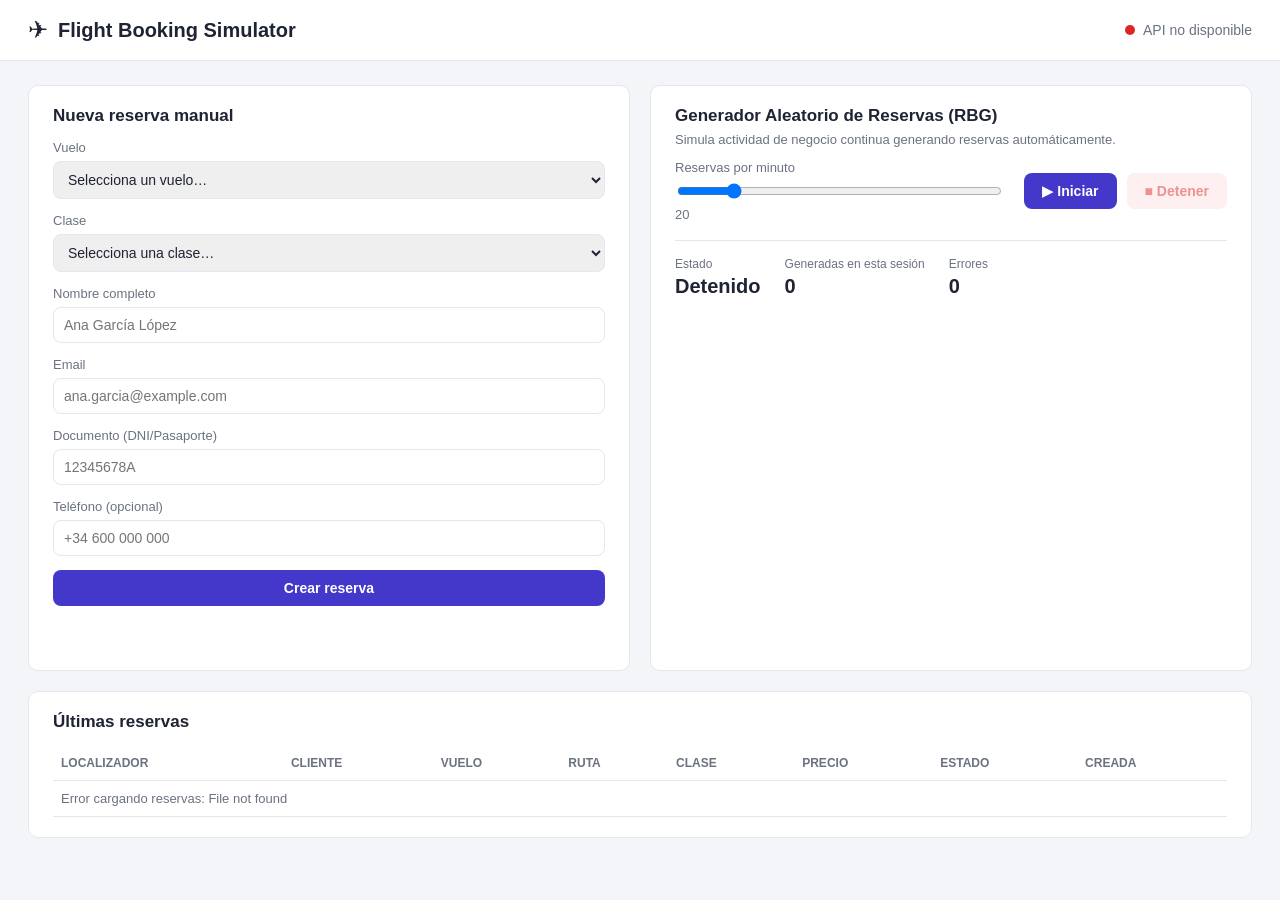
==== index.html @ 60e8bdb8 "Initial frontend: booking UI + Random Booking Generator (RBG)" ====
<!DOCTYPE html>
<html lang="es">
<head>
<meta charset="UTF-8">
<meta name="viewport" content="width=device-width, initial-scale=1.0">
<title>Flight Booking Simulator</title>
<link rel="stylesheet" href="css/style.css">
</head>
<body>

  <header class="topbar">
    <div class="topbar__brand">
      <span class="topbar__logo">&#9992;</span>
      <h1>Flight Booking Simulator</h1>
    </div>
    <div class="topbar__status">
      <span class="dot" id="apiStatusDot"></span>
      <span id="apiStatusText">Comprobando API&hellip;</span>
    </div>
  </header>

  <main class="layout">

    <!-- ================= RESERVA MANUAL ================= -->
    <section class="card">
      <h2>Nueva reserva manual</h2>
      <form id="bookingForm" class="form">
        <label>
          Vuelo
          <select id="flightSelect" required>
            <option value="">Selecciona un vuelo&hellip;</option>
          </select>
        </label>

        <label>
          Clase
          <select id="seatClassSelect" required>
            <option value="">Selecciona una clase&hellip;</option>
          </select>
        </label>

        <label>
          Nombre completo
          <input type="text" id="customerName" required placeholder="Ana García López">
        </label>

        <label>
          Email
          <input type="email" id="customerEmail" required placeholder="ana.garcia@example.com">
        </label>

        <label>
          Documento (DNI/Pasaporte)
          <input type="text" id="customerDocument" required placeholder="12345678A">
        </label>

        <label>
          Teléfono (opcional)
          <input type="text" id="customerPhone" placeholder="+34 600 000 000">
        </label>

        <button type="submit" class="btn btn--primary">Crear reserva</button>
      </form>
      <p id="bookingFormMessage" class="form-message"></p>
    </section>

    <!-- ================= GENERADOR ALEATORIO (RBG) ================= -->
    <section class="card">
      <h2>Generador Aleatorio de Reservas (RBG)</h2>
      <p class="card__subtitle">Simula actividad de negocio continua generando reservas automáticamente.</p>

      <div class="rbg-controls">
        <label>
          Reservas por minuto
          <input type="range" id="rbgRate" min="1" max="120" value="20">
          <span id="rbgRateValue">20</span>
        </label>

        <div class="rbg-buttons">
          <button id="rbgStartBtn" class="btn btn--primary">▶ Iniciar</button>
          <button id="rbgStopBtn" class="btn btn--danger" disabled>■ Detener</button>
        </div>
      </div>

      <div class="rbg-stats">
        <div class="stat">
          <span class="stat__label">Estado</span>
          <span class="stat__value" id="rbgStatusValue">Detenido</span>
        </div>
        <div class="stat">
          <span class="stat__label">Generadas en esta sesión</span>
          <span class="stat__value" id="rbgGeneratedCount">0</span>
        </div>
        <div class="stat">
          <span class="stat__label">Errores</span>
          <span class="stat__value" id="rbgErrorCount">0</span>
        </div>
      </div>
    </section>

    <!-- ================= ÚLTIMAS RESERVAS ================= -->
    <section class="card card--wide">
      <h2>Últimas reservas</h2>
      <table class="table">
        <thead>
          <tr>
            <th>Localizador</th>
            <th>Cliente</th>
            <th>Vuelo</th>
            <th>Ruta</th>
            <th>Clase</th>
            <th>Precio</th>
            <th>Estado</th>
            <th>Creada</th>
          </tr>
        </thead>
        <tbody id="recentBookingsBody">
          <tr><td colspan="8" class="table__empty">Cargando reservas&hellip;</td></tr>
        </tbody>
      </table>
    </section>

  </main>

  <script src="js/config.js"></script>
  <script src="js/api.js"></script>
  <script src="js/app.js"></script>
  <script src="js/rbg.js"></script>
</body>
</html>
---- css/style.css ----
:root {
  --color-bg: #f4f5f9;
  --color-surface: #ffffff;
  --color-primary: #4338ca;
  --color-primary-dark: #3730a3;
  --color-danger: #dc2626;
  --color-text: #1f2333;
  --color-text-muted: #6b7280;
  --color-border: #e5e7eb;
  --radius: 10px;
}

* { box-sizing: border-box; }

body {
  margin: 0;
  font-family: -apple-system, "Segoe UI", Roboto, Helvetica, Arial, sans-serif;
  background: var(--color-bg);
  color: var(--color-text);
}

.topbar {
  display: flex;
  align-items: center;
  justify-content: space-between;
  background: var(--color-surface);
  padding: 16px 28px;
  border-bottom: 1px solid var(--color-border);
}

.topbar__brand {
  display: flex;
  align-items: center;
  gap: 10px;
}

.topbar__logo { font-size: 24px; }

.topbar__brand h1 { font-size: 20px; margin: 0; }

.topbar__status {
  display: flex;
  align-items: center;
  gap: 8px;
  font-size: 14px;
  color: var(--color-text-muted);
}

.dot {
  width: 10px;
  height: 10px;
  border-radius: 50%;
  background: #9ca3af;
  display: inline-block;
}
.dot--ok { background: #22c55e; }
.dot--error { background: var(--color-danger); }

.layout {
  display: grid;
  grid-template-columns: 1fr 1fr;
  gap: 20px;
  padding: 24px 28px;
  max-width: 1400px;
  margin: 0 auto;
}

.card {
  background: var(--color-surface);
  border-radius: var(--radius);
  padding: 20px 24px;
  border: 1px solid var(--color-border);
}

.card--wide { grid-column: 1 / -1; }

.card h2 { margin-top: 0; font-size: 17px; }
.card__subtitle { color: var(--color-text-muted); font-size: 13px; margin-top: -8px; }

.form {
  display: flex;
  flex-direction: column;
  gap: 14px;
}

.form label {
  display: flex;
  flex-direction: column;
  gap: 6px;
  font-size: 13px;
  color: var(--color-text-muted);
}

.form input, .form select {
  padding: 9px 10px;
  border-radius: 8px;
  border: 1px solid var(--color-border);
  font-size: 14px;
  color: var(--color-text);
}

.btn {
  border: none;
  border-radius: 8px;
  padding: 10px 18px;
  font-size: 14px;
  font-weight: 600;
  cursor: pointer;
}

.btn--primary { background: var(--color-primary); color: white; }
.btn--primary:hover { background: var(--color-primary-dark); }
.btn--danger { background: #fee2e2; color: var(--color-danger); }
.btn:disabled { opacity: 0.5; cursor: not-allowed; }

.form-message { font-size: 13px; min-height: 18px; }
.form-message--success { color: #16a34a; }
.form-message--error { color: var(--color-danger); }

.rbg-controls {
  display: flex;
  align-items: center;
  justify-content: space-between;
  gap: 20px;
  margin-bottom: 18px;
}

.rbg-controls label {
  display: flex;
  flex-direction: column;
  gap: 6px;
  font-size: 13px;
  color: var(--color-text-muted);
  flex: 1;
}

.rbg-buttons { display: flex; gap: 10px; }

.rbg-stats {
  display: flex;
  gap: 24px;
  border-top: 1px solid var(--color-border);
  padding-top: 16px;
}

.stat { display: flex; flex-direction: column; gap: 4px; }
.stat__label { font-size: 12px; color: var(--color-text-muted); }
.stat__value { font-size: 20px; font-weight: 700; }

.table { width: 100%; border-collapse: collapse; font-size: 13px; }
.table th, .table td {
  text-align: left;
  padding: 10px 8px;
  border-bottom: 1px solid var(--color-border);
}
.table th { color: var(--color-text-muted); font-weight: 600; font-size: 12px; text-transform: uppercase; }
.table__empty { text-align: center; color: var(--color-text-muted); padding: 24px; }

.badge {
  display: inline-block;
  padding: 3px 8px;
  border-radius: 999px;
  font-size: 11px;
  font-weight: 700;
}
.badge--confirmed { background: #dcfce7; color: #16a34a; }
.badge--pending { background: #fef9c3; color: #a16207; }
.badge--cancelled { background: #fee2e2; color: var(--color-danger); }

@media (max-width: 900px) {
  .layout { grid-template-columns: 1fr; }
}
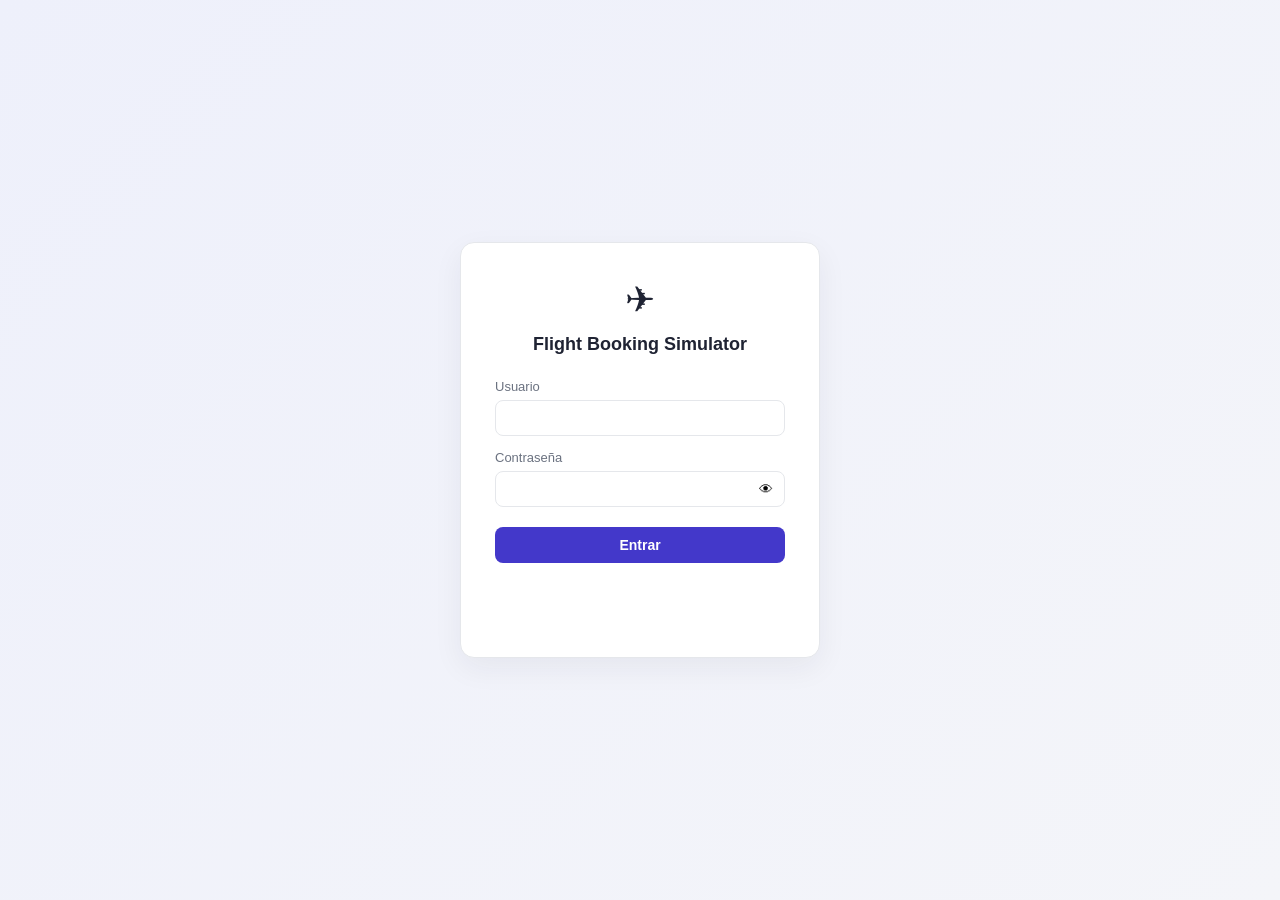
==== commit a49f7aaf: "Add db-probe/sys-probe monitoring services" ====
--- a/index.html
+++ b/index.html
@@ -16,6 +16,7 @@
     <div class="topbar__status">
       <span class="dot" id="apiStatusDot"></span>
       <span id="apiStatusText">Comprobando API&hellip;</span>
+      <button id="logoutBtn" class="btn btn--danger btn--small">Salir</button>
     </div>
   </header>
 
@@ -122,6 +123,7 @@
 
   </main>
 
+  <script src="js/auth.js"></script>
   <script src="js/config.js"></script>
   <script src="js/api.js"></script>
   <script src="js/app.js"></script>
--- a/css/style.css
+++ b/css/style.css
@@ -111,6 +111,7 @@
 .btn--primary { background: var(--color-primary); color: white; }
 .btn--primary:hover { background: var(--color-primary-dark); }
 .btn--danger { background: #fee2e2; color: var(--color-danger); }
+.btn--small { padding: 6px 12px; font-size: 12px; }
 .btn:disabled { opacity: 0.5; cursor: not-allowed; }
 
 .form-message { font-size: 13px; min-height: 18px; }
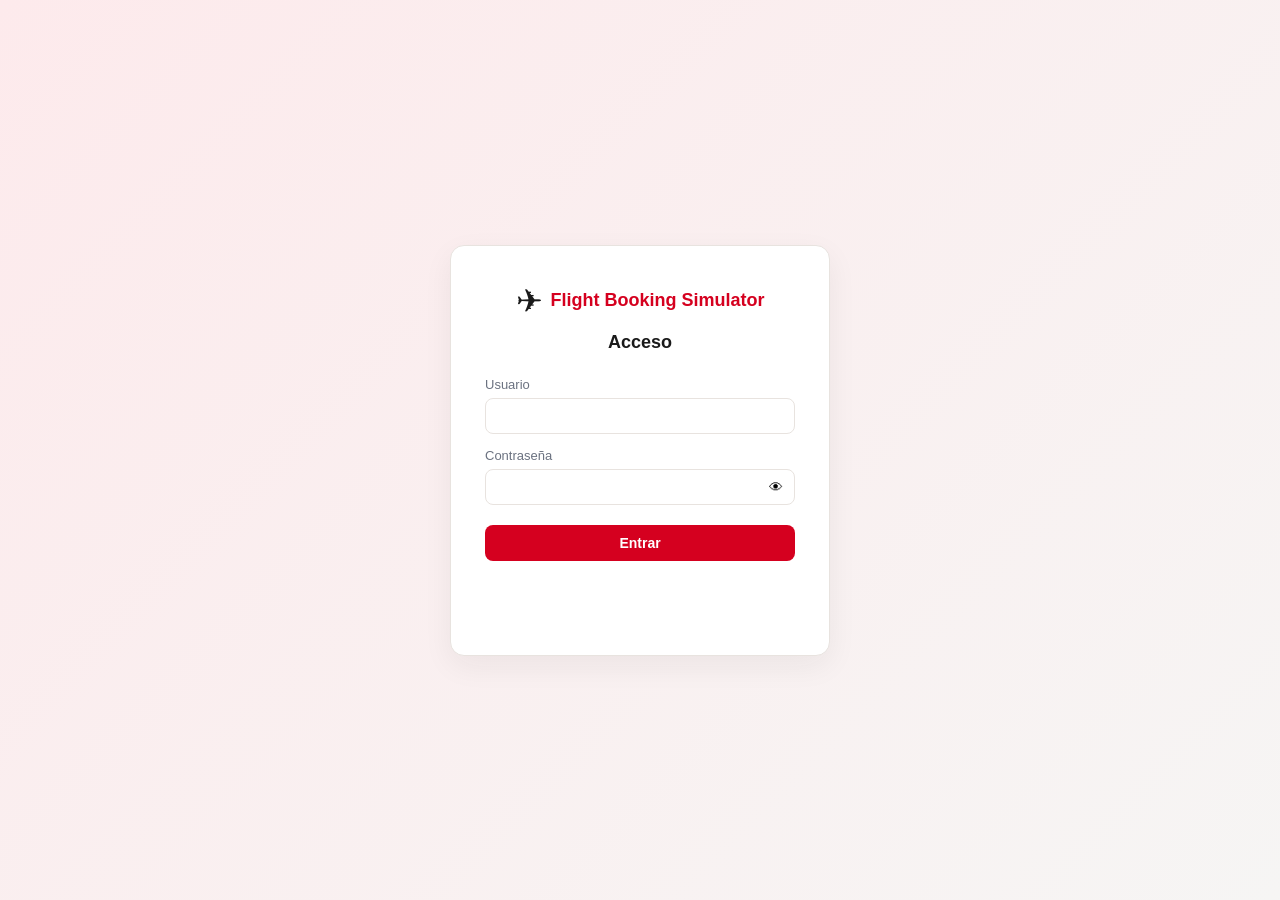
==== commit 45432f21: "Redesign: sidebar shell with Reservas/Clientes/Vuelos/Usuarios/About, compact RBG, Iberia-inspired t" ====
--- a/index.html
+++ b/index.html
@@ -8,125 +8,297 @@
 </head>
 <body>
 
-  <header class="topbar">
-    <div class="topbar__brand">
-      <span class="topbar__logo">&#9992;</span>
-      <h1>Flight Booking Simulator</h1>
-    </div>
-    <div class="topbar__status">
-      <span class="dot" id="apiStatusDot"></span>
-      <span id="apiStatusText">Comprobando API&hellip;</span>
-      <button id="logoutBtn" class="btn btn--danger btn--small">Salir</button>
-    </div>
-  </header>
-
-  <main class="layout">
-
-    <!-- ================= RESERVA MANUAL ================= -->
-    <section class="card">
-      <h2>Nueva reserva manual</h2>
-      <form id="bookingForm" class="form">
-        <label>
-          Vuelo
-          <select id="flightSelect" required>
-            <option value="">Selecciona un vuelo&hellip;</option>
-          </select>
-        </label>
-
-        <label>
-          Clase
-          <select id="seatClassSelect" required>
-            <option value="">Selecciona una clase&hellip;</option>
-          </select>
-        </label>
-
-        <label>
-          Nombre completo
-          <input type="text" id="customerName" required placeholder="Ana García López">
-        </label>
-
-        <label>
-          Email
-          <input type="email" id="customerEmail" required placeholder="ana.garcia@example.com">
-        </label>
-
-        <label>
-          Documento (DNI/Pasaporte)
-          <input type="text" id="customerDocument" required placeholder="12345678A">
-        </label>
-
-        <label>
-          Teléfono (opcional)
-          <input type="text" id="customerPhone" placeholder="+34 600 000 000">
-        </label>
-
-        <button type="submit" class="btn btn--primary">Crear reserva</button>
-      </form>
-      <p id="bookingFormMessage" class="form-message"></p>
-    </section>
-
-    <!-- ================= GENERADOR ALEATORIO (RBG) ================= -->
-    <section class="card">
-      <h2>Generador Aleatorio de Reservas (RBG)</h2>
-      <p class="card__subtitle">Simula actividad de negocio continua generando reservas automáticamente.</p>
-
-      <div class="rbg-controls">
-        <label>
-          Reservas por minuto
-          <input type="range" id="rbgRate" min="1" max="120" value="20">
-          <span id="rbgRateValue">20</span>
-        </label>
-
-        <div class="rbg-buttons">
-          <button id="rbgStartBtn" class="btn btn--primary">▶ Iniciar</button>
-          <button id="rbgStopBtn" class="btn btn--danger" disabled>■ Detener</button>
+  <div class="shell">
+
+    <!-- ===================== MENÚ LATERAL ===================== -->
+    <aside class="sidebar" id="sidebar">
+      <div class="sidebar__header">
+        <div class="brand-row">
+          <span class="brand-row__icon">&#9992;</span>
+          <span class="brand-row__title">Flight Booking</span>
+        </div>
+        <button class="sidebar__collapse-btn" id="collapseBtn" aria-label="Colapsar menú">‹</button>
+      </div>
+
+      <!-- Huecos para los logos oficiales de HPE y Zerto — ver assets/logos/README.md -->
+      <div class="partner-logos" style="padding: 0 6px 12px;">
+        <img src="assets/logos/hpe-logo.svg" alt="HPE" onerror="this.style.display='none'">
+        <img src="assets/logos/zerto-logo.svg" alt="Zerto" onerror="this.style.display='none'">
+      </div>
+
+      <nav class="sidebar__nav">
+        <button class="nav-item nav-item--active" data-view="reservas">
+          <span class="nav-item__icon">🎫</span>
+          <span class="nav-item__label">Reservas</span>
+          <span class="nav-item__badge" id="badgeReservas">—</span>
+        </button>
+        <button class="nav-item" data-view="clientes">
+          <span class="nav-item__icon">👤</span>
+          <span class="nav-item__label">Clientes</span>
+          <span class="nav-item__badge" id="badgeClientes">—</span>
+        </button>
+        <button class="nav-item" data-view="vuelos">
+          <span class="nav-item__icon">✈️</span>
+          <span class="nav-item__label">Vuelos</span>
+          <span class="nav-item__badge" id="badgeVuelos">—</span>
+        </button>
+        <button class="nav-item" data-view="usuarios">
+          <span class="nav-item__icon">🔐</span>
+          <span class="nav-item__label">Usuarios</span>
+          <span class="nav-item__badge">1</span>
+        </button>
+        <button class="nav-item" data-view="about">
+          <span class="nav-item__icon">ℹ️</span>
+          <span class="nav-item__label">About</span>
+        </button>
+      </nav>
+
+      <!-- ============ RBG compacto ============ -->
+      <div class="rbg-compact">
+        <div class="rbg-compact__title">Auto-generador</div>
+        <div class="rbg-compact__body">
+          <div class="rbg-compact__rate-row">
+            <span>Rate</span>
+            <input type="range" id="rbgRate" min="1" max="120" value="20">
+            <span id="rbgRateValue">20</span>
+          </div>
+          <div class="rbg-compact__buttons">
+            <button id="rbgStartBtn" class="btn btn--primary">▶ Iniciar</button>
+            <button id="rbgStopBtn" class="btn btn--danger" disabled>■ Detener</button>
+          </div>
+          <div class="rbg-compact__stats">
+            <div><strong id="rbgStatusValue">Detenido</strong>Estado</div>
+            <div><strong id="rbgGeneratedCount">0</strong>Generadas</div>
+            <div><strong id="rbgErrorCount">0</strong>Errores</div>
+          </div>
+          <div id="rbgLastError" class="rbg-compact__error"></div>
         </div>
       </div>
 
-      <div class="rbg-stats">
-        <div class="stat">
-          <span class="stat__label">Estado</span>
-          <span class="stat__value" id="rbgStatusValue">Detenido</span>
+      <div class="sidebar__footer">
+        <div class="sidebar__status">
+          <span class="dot" id="apiStatusDot"></span>
+          <span id="apiStatusText">Comprobando API…</span>
         </div>
-        <div class="stat">
-          <span class="stat__label">Generadas en esta sesión</span>
-          <span class="stat__value" id="rbgGeneratedCount">0</span>
-        </div>
-        <div class="stat">
-          <span class="stat__label">Errores</span>
-          <span class="stat__value" id="rbgErrorCount">0</span>
-        </div>
+        <button id="logoutBtn" class="btn btn--danger btn--small">Salir</button>
       </div>
-    </section>
-
-    <!-- ================= ÚLTIMAS RESERVAS ================= -->
-    <section class="card card--wide">
-      <h2>Últimas reservas</h2>
-      <table class="table">
-        <thead>
-          <tr>
-            <th>Localizador</th>
-            <th>Cliente</th>
-            <th>Vuelo</th>
-            <th>Ruta</th>
-            <th>Clase</th>
-            <th>Precio</th>
-            <th>Estado</th>
-            <th>Creada</th>
-          </tr>
-        </thead>
-        <tbody id="recentBookingsBody">
-          <tr><td colspan="8" class="table__empty">Cargando reservas&hellip;</td></tr>
-        </tbody>
-      </table>
-    </section>
-
-  </main>
+    </aside>
+
+    <!-- ===================== CONTENIDO ===================== -->
+    <div class="content">
+      <header class="content__topbar">
+        <h1 id="pageTitle">Reservas</h1>
+      </header>
+
+      <main class="content__body">
+
+        <!-- ============ VISTA: RESERVAS ============ -->
+        <section class="view-panel view-panel--active" id="view-reservas">
+          <div class="two-col">
+            <div class="card">
+              <h2>Nueva reserva manual</h2>
+              <form id="bookingForm" class="form">
+                <label>
+                  Vuelo
+                  <select id="flightSelect" required>
+                    <option value="">Selecciona un vuelo…</option>
+                  </select>
+                </label>
+                <label>
+                  Clase
+                  <select id="seatClassSelect" required>
+                    <option value="">Selecciona una clase…</option>
+                  </select>
+                </label>
+                <label>
+                  Nombre completo
+                  <input type="text" id="customerName" required placeholder="Ana García López">
+                </label>
+                <label>
+                  Email
+                  <input type="email" id="customerEmail" required placeholder="ana.garcia@example.com">
+                </label>
+                <label>
+                  Documento (DNI/Pasaporte)
+                  <input type="text" id="customerDocument" required placeholder="12345678A">
+                </label>
+                <label>
+                  Teléfono (opcional)
+                  <input type="text" id="customerPhone" placeholder="+34 600 000 000">
+                </label>
+                <button type="submit" class="btn btn--primary">Crear reserva</button>
+              </form>
+              <p id="bookingFormMessage" class="form-message"></p>
+            </div>
+
+            <div class="card">
+              <h2>Últimas reservas</h2>
+              <table class="table">
+                <thead>
+                  <tr>
+                    <th>Localizador</th><th>Cliente</th><th>Vuelo</th>
+                    <th>Clase</th><th>Precio</th><th>Estado</th>
+                  </tr>
+                </thead>
+                <tbody id="recentBookingsBody">
+                  <tr><td colspan="6" class="table__empty">Cargando reservas…</td></tr>
+                </tbody>
+              </table>
+            </div>
+          </div>
+        </section>
+
+        <!-- ============ VISTA: CLIENTES ============ -->
+        <section class="view-panel" id="view-clientes">
+          <div class="card">
+            <h2>Clientes</h2>
+            <table class="table">
+              <thead>
+                <tr><th>Nombre</th><th>Email</th><th>Documento</th><th>Teléfono</th><th>Alta</th></tr>
+              </thead>
+              <tbody id="clientesBody">
+                <tr><td colspan="5" class="table__empty">Cargando clientes…</td></tr>
+              </tbody>
+            </table>
+          </div>
+        </section>
+
+        <!-- ============ VISTA: VUELOS ============ -->
+        <section class="view-panel" id="view-vuelos">
+          <div class="card">
+            <h2>Vuelos</h2>
+            <table class="table">
+              <thead>
+                <tr><th>Vuelo</th><th>Aerolínea</th><th>Ruta</th><th>Salida</th><th>Precio base</th><th>Estado</th></tr>
+              </thead>
+              <tbody id="vuelosBody">
+                <tr><td colspan="6" class="table__empty">Cargando vuelos…</td></tr>
+              </tbody>
+            </table>
+          </div>
+        </section>
+
+        <!-- ============ VISTA: USUARIOS ============ -->
+        <section class="view-panel" id="view-usuarios">
+          <div class="card">
+            <h2>Usuarios</h2>
+            <p class="card__subtitle">Acceso de demo — un único usuario administrador fijo.</p>
+            <table class="table">
+              <thead><tr><th>Usuario</th><th>Rol</th><th>Estado</th></tr></thead>
+              <tbody>
+                <tr>
+                  <td>admin</td>
+                  <td>Administrador</td>
+                  <td><span class="badge badge--confirmed">Activo</span></td>
+                </tr>
+              </tbody>
+            </table>
+          </div>
+        </section>
+
+        <!-- ============ VISTA: ABOUT ============ -->
+        <section class="view-panel" id="view-about">
+          <div class="two-col">
+            <div class="card">
+              <h2>¿Qué es Flight Booking Simulator?</h2>
+              <p>
+                Flight Booking Simulator es un simulador de reservas de vuelos en tiempo
+                real, pensado como demo de continuidad de negocio. Genera reservas
+                aleatorias entre clientes y vuelos mediante el Generador Aleatorio de
+                Reservas (RBG), las almacena en base de datos y las expone a la
+                Observability Console para su monitorización.
+              </p>
+            </div>
+            <div class="card">
+              <h2>Stack tecnológico</h2>
+              <div class="stack-groups">
+                <div class="stack-group">
+                  <div class="stack-group__title">Frontend</div>
+                  <div>
+                    <span class="stack-pill">nginx</span>
+                    <span class="stack-pill">HTML5</span>
+                    <span class="stack-pill">CSS3</span>
+                    <span class="stack-pill">JavaScript</span>
+                  </div>
+                </div>
+                <div class="stack-group">
+                  <div class="stack-group__title">Backend</div>
+                  <div>
+                    <span class="stack-pill">Python 3.12</span>
+                    <span class="stack-pill">FastAPI</span>
+                    <span class="stack-pill">Gunicorn</span>
+                    <span class="stack-pill">SQLAlchemy</span>
+                  </div>
+                </div>
+                <div class="stack-group">
+                  <div class="stack-group__title">Database</div>
+                  <div><span class="stack-pill">PostgreSQL 16</span></div>
+                </div>
+                <div class="stack-group">
+                  <div class="stack-group__title">Infraestructura</div>
+                  <div>
+                    <span class="stack-pill">Máquinas virtuales</span>
+                    <span class="stack-pill">Linux</span>
+                  </div>
+                </div>
+              </div>
+            </div>
+          </div>
+
+          <div class="card">
+            <h2>Funcionalidades</h2>
+            <ul class="about-list">
+              <li>✓ Generación automática de reservas aleatorias con ritmo configurable (RBG)</li>
+              <li>✓ Creación manual de reservas por cliente y vuelo</li>
+              <li>✓ Vistas de clientes y vuelos en tiempo real</li>
+              <li>✓ Monitorización de estado desde la Observability Console (KPIs, Systems, Zerto)</li>
+            </ul>
+          </div>
+
+          <div class="card">
+            <h2>Arquitectura</h2>
+            <div class="arch-row">
+              <div class="arch-box">
+                <div class="arch-box__vm">FRONTEND</div>
+                <div class="arch-box__name">Frontend</div>
+                <div class="arch-box__tech">nginx · HTML/CSS/JS</div>
+                <div class="arch-box__port">:80</div>
+              </div>
+              <div class="arch-box">
+                <div class="arch-box__vm">BACKEND</div>
+                <div class="arch-box__name">Backend</div>
+                <div class="arch-box__tech">FastAPI · Gunicorn</div>
+                <div class="arch-box__port">:8000</div>
+              </div>
+              <div class="arch-box">
+                <div class="arch-box__vm">DATABASE</div>
+                <div class="arch-box__name">Database</div>
+                <div class="arch-box__tech">PostgreSQL 16</div>
+                <div class="arch-box__port">:5432</div>
+              </div>
+              <div class="arch-box">
+                <div class="arch-box__vm">OBSERVABILITY</div>
+                <div class="arch-box__name">Observability Console</div>
+                <div class="arch-box__tech">nginx · zerto-probe</div>
+                <div class="arch-box__port">:80 / :5002</div>
+              </div>
+            </div>
+          </div>
+        </section>
+
+      </main>
+    </div>
+  </div>
 
   <script src="js/auth.js"></script>
   <script src="js/config.js"></script>
   <script src="js/api.js"></script>
+  <script src="js/store.js"></script>
+  <script src="js/sidebar.js"></script>
+  <script src="js/view-reservas.js"></script>
+  <script src="js/view-clientes.js"></script>
+  <script src="js/view-vuelos.js"></script>
+  <script src="js/rbg.js"></script>
   <script src="js/app.js"></script>
-  <script src="js/rbg.js"></script>
 </body>
 </html>
--- a/css/style.css
+++ b/css/style.css
@@ -1,12 +1,17 @@
 :root {
-  --color-bg: #f4f5f9;
+  /* Paleta inspirada en la identidad visual de Iberia (rojo/blanco),
+     sin usar su logotipo ni assets reales. */
+  --color-bg: #f6f5f4;
   --color-surface: #ffffff;
-  --color-primary: #4338ca;
-  --color-primary-dark: #3730a3;
+  --color-surface-alt: #fbf7f3;
+  --color-primary: #d5001f;
+  --color-primary-dark: #a80019;
+  --color-accent-yellow: #ffcc00;
   --color-danger: #dc2626;
-  --color-text: #1f2333;
+  --color-success: #16a34a;
+  --color-text: #1a1a1a;
   --color-text-muted: #6b7280;
-  --color-border: #e5e7eb;
+  --color-border: #e8e3df;
   --radius: 10px;
 }
 
@@ -19,78 +24,153 @@
   color: var(--color-text);
 }
 
-.topbar {
+/* ===================== SHELL (sidebar + contenido) ===================== */
+.shell { display: flex; min-height: 100vh; }
+
+.sidebar {
+  width: 240px;
+  flex-shrink: 0;
+  background: var(--color-surface);
+  border-right: 1px solid var(--color-border);
+  display: flex;
+  flex-direction: column;
+  padding: 16px 12px;
+  transition: width 0.18s ease;
+}
+.sidebar.is-collapsed { width: 72px; }
+
+.sidebar__header {
+  display: flex;
+  align-items: center;
+  gap: 8px;
+  padding: 4px 6px 14px;
+  border-bottom: 1px solid var(--color-border);
+  margin-bottom: 12px;
+}
+
+.brand-row { display: flex; align-items: center; gap: 8px; flex-wrap: wrap; }
+.brand-row__icon { font-size: 20px; }
+.brand-row__title { font-weight: 700; font-size: 14px; color: var(--color-primary); white-space: nowrap; }
+.sidebar.is-collapsed .brand-row__title,
+.sidebar.is-collapsed .partner-logos { display: none; }
+
+.partner-logos { display: flex; align-items: center; gap: 8px; margin-left: 4px; }
+.partner-logos img { max-height: 22px; max-width: 70px; object-fit: contain; }
+
+.sidebar__collapse-btn {
+  margin-left: auto;
+  border: 1px solid var(--color-border);
+  background: var(--color-surface);
+  color: var(--color-text-muted);
+  border-radius: 6px;
+  width: 22px;
+  height: 22px;
+  cursor: pointer;
+  font-size: 13px;
+  flex-shrink: 0;
+}
+.sidebar.is-collapsed .sidebar__collapse-btn { transform: rotate(180deg); }
+
+.sidebar__nav { display: flex; flex-direction: column; gap: 4px; }
+
+.nav-item {
+  display: flex;
+  align-items: center;
+  gap: 10px;
+  padding: 9px 10px;
+  border: none;
+  background: transparent;
+  border-radius: 8px;
+  color: var(--color-text-muted);
+  font-size: 14px;
+  cursor: pointer;
+  text-align: left;
+  white-space: nowrap;
+  overflow: hidden;
+  width: 100%;
+}
+.nav-item:hover { background: var(--color-surface-alt); }
+.nav-item--active { background: #fdeaec; color: var(--color-primary); font-weight: 600; }
+.nav-item__icon { font-size: 16px; width: 18px; text-align: center; }
+.nav-item__badge {
+  margin-left: auto;
+  background: var(--color-surface-alt);
+  color: var(--color-text-muted);
+  font-size: 11px;
+  font-weight: 700;
+  padding: 1px 7px;
+  border-radius: 999px;
+}
+.sidebar.is-collapsed .nav-item__label,
+.sidebar.is-collapsed .nav-item__badge { display: none; }
+
+/* ---- RBG compacto en la sidebar ---- */
+.rbg-compact {
+  margin-top: 14px;
+  padding: 12px 10px;
+  border: 1px solid var(--color-border);
+  border-radius: 10px;
+  background: var(--color-surface-alt);
+}
+.sidebar.is-collapsed .rbg-compact { padding: 8px 4px; }
+.rbg-compact__title {
+  font-size: 11px;
+  font-weight: 700;
+  text-transform: uppercase;
+  color: var(--color-text-muted);
+  margin-bottom: 8px;
+}
+.sidebar.is-collapsed .rbg-compact__title,
+.sidebar.is-collapsed .rbg-compact__body { display: none; }
+
+.rbg-compact__rate-row { display: flex; align-items: center; gap: 6px; font-size: 11px; color: var(--color-text-muted); margin-bottom: 8px; }
+.rbg-compact__rate-row input[type="range"] { flex: 1; }
+.rbg-compact__buttons { display: flex; gap: 6px; }
+.rbg-compact__buttons .btn { flex: 1; padding: 6px 0; font-size: 12px; }
+
+.rbg-compact__stats { display: flex; justify-content: space-between; margin-top: 8px; font-size: 11px; color: var(--color-text-muted); }
+.rbg-compact__stats strong { color: var(--color-text); font-size: 13px; display: block; }
+
+.rbg-compact__error { font-size: 10px; color: var(--color-danger); margin-top: 6px; word-break: break-word; }
+
+.sidebar__footer { margin-top: auto; padding-top: 12px; border-top: 1px solid var(--color-border); display: flex; flex-direction: column; gap: 8px; }
+.sidebar__status { display: flex; align-items: center; gap: 6px; font-size: 12px; color: var(--color-text-muted); }
+.sidebar.is-collapsed .sidebar__status span:last-child { display: none; }
+
+/* ===================== CONTENT ===================== */
+.content { flex: 1; display: flex; flex-direction: column; min-width: 0; }
+
+.content__topbar {
   display: flex;
   align-items: center;
   justify-content: space-between;
-  background: var(--color-surface);
   padding: 16px 28px;
+  background: var(--color-surface);
   border-bottom: 1px solid var(--color-border);
 }
-
-.topbar__brand {
-  display: flex;
-  align-items: center;
-  gap: 10px;
-}
-
-.topbar__logo { font-size: 24px; }
-
-.topbar__brand h1 { font-size: 20px; margin: 0; }
-
-.topbar__status {
-  display: flex;
-  align-items: center;
-  gap: 8px;
-  font-size: 14px;
-  color: var(--color-text-muted);
-}
-
-.dot {
-  width: 10px;
-  height: 10px;
-  border-radius: 50%;
-  background: #9ca3af;
-  display: inline-block;
-}
-.dot--ok { background: #22c55e; }
-.dot--error { background: var(--color-danger); }
-
-.layout {
-  display: grid;
-  grid-template-columns: 1fr 1fr;
-  gap: 20px;
-  padding: 24px 28px;
-  max-width: 1400px;
-  margin: 0 auto;
-}
-
+.content__topbar h1 { font-size: 20px; margin: 0; }
+
+.content__body { padding: 24px 28px; display: flex; flex-direction: column; gap: 20px; }
+
+.view-panel { display: none; flex-direction: column; gap: 20px; }
+.view-panel--active { display: flex; }
+
+/* ===================== CARDS / GRID ===================== */
 .card {
   background: var(--color-surface);
   border-radius: var(--radius);
   padding: 20px 24px;
   border: 1px solid var(--color-border);
 }
-
-.card--wide { grid-column: 1 / -1; }
-
 .card h2 { margin-top: 0; font-size: 17px; }
 .card__subtitle { color: var(--color-text-muted); font-size: 13px; margin-top: -8px; }
 
-.form {
-  display: flex;
-  flex-direction: column;
-  gap: 14px;
-}
-
-.form label {
-  display: flex;
-  flex-direction: column;
-  gap: 6px;
-  font-size: 13px;
-  color: var(--color-text-muted);
-}
-
+.two-col { display: grid; grid-template-columns: 1fr 1fr; gap: 20px; }
+@media (max-width: 900px) { .two-col { grid-template-columns: 1fr; } }
+
+/* ===================== FORMS / BUTTONS ===================== */
+.form { display: flex; flex-direction: column; gap: 14px; }
+.form label { display: flex; flex-direction: column; gap: 6px; font-size: 13px; color: var(--color-text-muted); }
 .form input, .form select {
   padding: 9px 10px;
   border-radius: 8px;
@@ -98,16 +178,9 @@
   font-size: 14px;
   color: var(--color-text);
 }
-
-.btn {
-  border: none;
-  border-radius: 8px;
-  padding: 10px 18px;
-  font-size: 14px;
-  font-weight: 600;
-  cursor: pointer;
-}
-
+.form input:focus, .form select:focus { outline: 2px solid var(--color-primary); outline-offset: 1px; }
+
+.btn { border: none; border-radius: 8px; padding: 10px 18px; font-size: 14px; font-weight: 600; cursor: pointer; }
 .btn--primary { background: var(--color-primary); color: white; }
 .btn--primary:hover { background: var(--color-primary-dark); }
 .btn--danger { background: #fee2e2; color: var(--color-danger); }
@@ -115,59 +188,53 @@
 .btn:disabled { opacity: 0.5; cursor: not-allowed; }
 
 .form-message { font-size: 13px; min-height: 18px; }
-.form-message--success { color: #16a34a; }
+.form-message--success { color: var(--color-success); }
 .form-message--error { color: var(--color-danger); }
 
-.rbg-controls {
-  display: flex;
-  align-items: center;
-  justify-content: space-between;
-  gap: 20px;
-  margin-bottom: 18px;
-}
-
-.rbg-controls label {
-  display: flex;
-  flex-direction: column;
-  gap: 6px;
-  font-size: 13px;
-  color: var(--color-text-muted);
-  flex: 1;
-}
-
-.rbg-buttons { display: flex; gap: 10px; }
-
-.rbg-stats {
-  display: flex;
-  gap: 24px;
-  border-top: 1px solid var(--color-border);
-  padding-top: 16px;
-}
-
-.stat { display: flex; flex-direction: column; gap: 4px; }
-.stat__label { font-size: 12px; color: var(--color-text-muted); }
-.stat__value { font-size: 20px; font-weight: 700; }
-
+/* ===================== TABLE ===================== */
 .table { width: 100%; border-collapse: collapse; font-size: 13px; }
-.table th, .table td {
-  text-align: left;
-  padding: 10px 8px;
-  border-bottom: 1px solid var(--color-border);
-}
+.table th, .table td { text-align: left; padding: 10px 8px; border-bottom: 1px solid var(--color-border); }
 .table th { color: var(--color-text-muted); font-weight: 600; font-size: 12px; text-transform: uppercase; }
 .table__empty { text-align: center; color: var(--color-text-muted); padding: 24px; }
 
-.badge {
-  display: inline-block;
-  padding: 3px 8px;
-  border-radius: 999px;
-  font-size: 11px;
-  font-weight: 700;
-}
-.badge--confirmed { background: #dcfce7; color: #16a34a; }
+.badge { display: inline-block; padding: 3px 8px; border-radius: 999px; font-size: 11px; font-weight: 700; }
+.badge--confirmed { background: #dcfce7; color: var(--color-success); }
 .badge--pending { background: #fef9c3; color: #a16207; }
 .badge--cancelled { background: #fee2e2; color: var(--color-danger); }
 
+.dot { width: 10px; height: 10px; border-radius: 50%; background: #9ca3af; display: inline-block; }
+.dot--ok { background: var(--color-success); }
+.dot--error { background: var(--color-danger); }
+
+/* ===================== ABOUT ===================== */
+.about-list { list-style: none; padding: 0; margin: 0; display: flex; flex-direction: column; gap: 10px; font-size: 13px; color: var(--color-text-muted); }
+.stack-groups { display: flex; flex-wrap: wrap; gap: 24px; }
+.stack-group__title { font-size: 11px; text-transform: uppercase; color: var(--color-text-muted); margin-bottom: 8px; }
+.stack-pill {
+  display: inline-block;
+  background: var(--color-surface-alt);
+  border: 1px solid var(--color-border);
+  border-radius: 999px;
+  padding: 4px 12px;
+  font-size: 12px;
+  margin: 0 6px 6px 0;
+}
+.arch-row { display: flex; gap: 14px; flex-wrap: wrap; }
+.arch-box {
+  flex: 1;
+  min-width: 160px;
+  border: 1px solid var(--color-border);
+  border-radius: 8px;
+  padding: 12px 14px;
+  background: var(--color-surface-alt);
+  text-align: center;
+}
+.arch-box__vm { font-size: 10px; text-transform: uppercase; color: var(--color-text-muted); margin-bottom: 6px; }
+.arch-box__name { font-weight: 700; font-size: 14px; }
+.arch-box__tech { font-size: 12px; color: var(--color-primary); }
+.arch-box__port { font-size: 11px; color: var(--color-text-muted); margin-top: 4px; }
+
 @media (max-width: 900px) {
-  .layout { grid-template-columns: 1fr; }
-}
+  .sidebar { position: fixed; z-index: 20; height: 100vh; }
+  .content { margin-left: 72px; }
+}
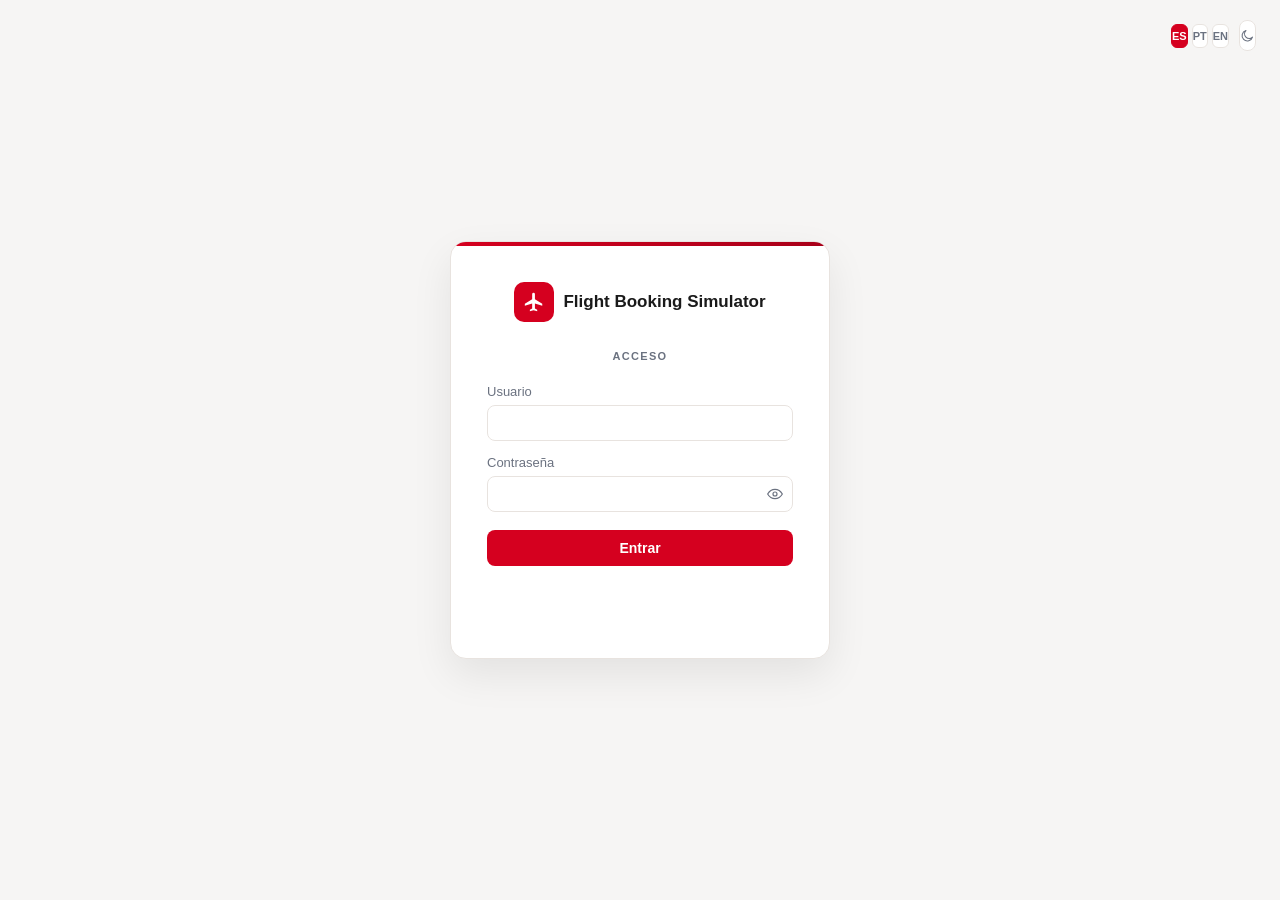
==== commit f222f627: "Add dark mode, i18n (ES/PT/EN), replace emoji icons with SVG, fix RBG panel overflow, redesign login" ====
--- a/index.html
+++ b/index.html
@@ -14,80 +14,90 @@
     <aside class="sidebar" id="sidebar">
       <div class="sidebar__header">
         <div class="brand-row">
-          <span class="brand-row__icon">&#9992;</span>
-          <span class="brand-row__title">Flight Booking</span>
+          <span class="brand-row__mark">
+            <svg viewBox="0 0 24 24" fill="currentColor"><path d="M21 16v-2l-8-5V3.5a1.5 1.5 0 0 0-3 0V9l-8 5v2l8-2.5V19l-2.5 1.5V22l4-1 4 1v-1.5L13 19v-5.5l8 2.5Z"/></svg>
+          </span>
+          <span class="brand-row__title" data-i18n="app.title">Flight Booking</span>
         </div>
-        <button class="sidebar__collapse-btn" id="collapseBtn" aria-label="Colapsar menú">‹</button>
+        <button class="sidebar__collapse-btn" id="collapseBtn" aria-label="Colapsar menú">
+          <svg viewBox="0 0 24 24" stroke="currentColor" fill="none" stroke-width="2" stroke-linecap="round"><path d="M15 18l-6-6 6-6"/></svg>
+        </button>
       </div>
 
       <!-- Huecos para los logos oficiales de HPE y Zerto — ver assets/logos/README.md -->
-      <div class="partner-logos" style="padding: 0 6px 12px;">
+      <div class="partner-logos">
         <img src="assets/logos/hpe-logo.svg" alt="HPE" onerror="this.style.display='none'">
         <img src="assets/logos/zerto-logo.svg" alt="Zerto" onerror="this.style.display='none'">
       </div>
 
       <nav class="sidebar__nav">
         <button class="nav-item nav-item--active" data-view="reservas">
-          <span class="nav-item__icon">🎫</span>
-          <span class="nav-item__label">Reservas</span>
+          <span class="nav-item__icon"><svg class="icon" viewBox="0 0 24 24"><path d="M3 8a2 2 0 0 1 2-2h14a2 2 0 0 1 2 2v2a2 2 0 0 0 0 4v2a2 2 0 0 1-2 2H5a2 2 0 0 1-2-2v-2a2 2 0 0 0 0-4Z"/><path d="M13 5v2M13 17v2M13 10v4"/></svg></span>
+          <span class="nav-item__label" data-i18n="nav.reservas">Reservas</span>
           <span class="nav-item__badge" id="badgeReservas">—</span>
         </button>
         <button class="nav-item" data-view="clientes">
-          <span class="nav-item__icon">👤</span>
-          <span class="nav-item__label">Clientes</span>
+          <span class="nav-item__icon"><svg class="icon" viewBox="0 0 24 24"><circle cx="12" cy="8" r="3.2"/><path d="M5 20c0-3.5 3-6 7-6s7 2.5 7 6"/></svg></span>
+          <span class="nav-item__label" data-i18n="nav.clientes">Clientes</span>
           <span class="nav-item__badge" id="badgeClientes">—</span>
         </button>
         <button class="nav-item" data-view="vuelos">
-          <span class="nav-item__icon">✈️</span>
-          <span class="nav-item__label">Vuelos</span>
+          <span class="nav-item__icon"><svg class="icon" viewBox="0 0 24 24"><path d="M3.5 17.5l4-1.2 3.8-6.6-7-2.4.9-1.5 8.4 1.4L17 3.6a1.4 1.4 0 0 1 2.4 1.4l-3.6 5.4 1.4 8.4-1.5.9-2.4-7-6.6 3.8Z"/></svg></span>
+          <span class="nav-item__label" data-i18n="nav.vuelos">Vuelos</span>
           <span class="nav-item__badge" id="badgeVuelos">—</span>
         </button>
         <button class="nav-item" data-view="usuarios">
-          <span class="nav-item__icon">🔐</span>
-          <span class="nav-item__label">Usuarios</span>
+          <span class="nav-item__icon"><svg class="icon" viewBox="0 0 24 24"><rect x="5" y="11" width="14" height="9" rx="2"/><path d="M8 11V7a4 4 0 0 1 8 0v4"/></svg></span>
+          <span class="nav-item__label" data-i18n="nav.usuarios">Usuarios</span>
           <span class="nav-item__badge">1</span>
         </button>
         <button class="nav-item" data-view="about">
-          <span class="nav-item__icon">ℹ️</span>
-          <span class="nav-item__label">About</span>
+          <span class="nav-item__icon"><svg class="icon" viewBox="0 0 24 24"><circle cx="12" cy="12" r="9"/><path d="M12 11v6M12 7.5v.01"/></svg></span>
+          <span class="nav-item__label" data-i18n="nav.about">About</span>
         </button>
       </nav>
 
       <!-- ============ RBG compacto ============ -->
       <div class="rbg-compact">
-        <div class="rbg-compact__title">Auto-generador</div>
+        <div class="rbg-compact__title" data-i18n="rbg.title">Auto-generador</div>
         <div class="rbg-compact__body">
           <div class="rbg-compact__rate-row">
-            <span>Rate</span>
+            <span data-i18n="rbg.rate">Ritmo</span>
             <input type="range" id="rbgRate" min="1" max="120" value="20">
             <span id="rbgRateValue">20</span>
           </div>
           <div class="rbg-compact__buttons">
-            <button id="rbgStartBtn" class="btn btn--primary">▶ Iniciar</button>
-            <button id="rbgStopBtn" class="btn btn--danger" disabled>■ Detener</button>
+            <button id="rbgStartBtn" class="btn btn--primary" data-i18n="rbg.start">Iniciar</button>
+            <button id="rbgStopBtn" class="btn btn--danger" disabled data-i18n="rbg.stop">Detener</button>
           </div>
           <div class="rbg-compact__stats">
-            <div><strong id="rbgStatusValue">Detenido</strong>Estado</div>
-            <div><strong id="rbgGeneratedCount">0</strong>Generadas</div>
-            <div><strong id="rbgErrorCount">0</strong>Errores</div>
+            <div><strong id="rbgStatusValue" data-i18n="rbg.statusStopped">Detenido</strong><span data-i18n="rbg.status">Estado</span></div>
+            <div><strong id="rbgGeneratedCount">0</strong><span data-i18n="rbg.generated">Generadas</span></div>
+            <div><strong id="rbgErrorCount">0</strong><span data-i18n="rbg.errors">Errores</span></div>
           </div>
           <div id="rbgLastError" class="rbg-compact__error"></div>
         </div>
       </div>
 
       <div class="sidebar__footer">
+        <div class="lang-switcher">
+          <button class="lang-btn" data-lang="es">ES</button>
+          <button class="lang-btn" data-lang="pt">PT</button>
+          <button class="lang-btn" data-lang="en">EN</button>
+        </div>
+        <button class="theme-toggle" aria-label="Cambiar tema"></button>
         <div class="sidebar__status">
           <span class="dot" id="apiStatusDot"></span>
-          <span id="apiStatusText">Comprobando API…</span>
+          <span id="apiStatusText" data-i18n="common.checking">Comprobando API…</span>
         </div>
-        <button id="logoutBtn" class="btn btn--danger btn--small">Salir</button>
+        <button id="logoutBtn" class="btn btn--danger btn--small" data-i18n="common.logout">Salir</button>
       </div>
     </aside>
 
     <!-- ===================== CONTENIDO ===================== -->
     <div class="content">
       <header class="content__topbar">
-        <h1 id="pageTitle">Reservas</h1>
+        <h1 id="pageTitle" data-i18n="nav.reservas">Reservas</h1>
       </header>
 
       <main class="content__body">
@@ -96,52 +106,52 @@
         <section class="view-panel view-panel--active" id="view-reservas">
           <div class="two-col">
             <div class="card">
-              <h2>Nueva reserva manual</h2>
+              <h2 data-i18n="reservas.newTitle">Nueva reserva manual</h2>
               <form id="bookingForm" class="form">
                 <label>
-                  Vuelo
-                  <select id="flightSelect" required>
-                    <option value="">Selecciona un vuelo…</option>
-                  </select>
-                </label>
-                <label>
-                  Clase
-                  <select id="seatClassSelect" required>
-                    <option value="">Selecciona una clase…</option>
-                  </select>
-                </label>
-                <label>
-                  Nombre completo
+                  <span data-i18n="reservas.flight">Vuelo</span>
+                  <select id="flightSelect" required></select>
+                </label>
+                <label>
+                  <span data-i18n="reservas.class">Clase</span>
+                  <select id="seatClassSelect" required></select>
+                </label>
+                <label>
+                  <span data-i18n="reservas.fullName">Nombre completo</span>
                   <input type="text" id="customerName" required placeholder="Ana García López">
                 </label>
                 <label>
-                  Email
+                  <span data-i18n="reservas.email">Email</span>
                   <input type="email" id="customerEmail" required placeholder="ana.garcia@example.com">
                 </label>
                 <label>
-                  Documento (DNI/Pasaporte)
+                  <span data-i18n="reservas.document">Documento (DNI/Pasaporte)</span>
                   <input type="text" id="customerDocument" required placeholder="12345678A">
                 </label>
                 <label>
-                  Teléfono (opcional)
+                  <span data-i18n="reservas.phone">Teléfono (opcional)</span>
                   <input type="text" id="customerPhone" placeholder="+34 600 000 000">
                 </label>
-                <button type="submit" class="btn btn--primary">Crear reserva</button>
+                <button type="submit" class="btn btn--primary" data-i18n="reservas.submit">Crear reserva</button>
               </form>
               <p id="bookingFormMessage" class="form-message"></p>
             </div>
 
             <div class="card">
-              <h2>Últimas reservas</h2>
+              <h2 data-i18n="reservas.recentTitle">Últimas reservas</h2>
               <table class="table">
                 <thead>
                   <tr>
-                    <th>Localizador</th><th>Cliente</th><th>Vuelo</th>
-                    <th>Clase</th><th>Precio</th><th>Estado</th>
+                    <th data-i18n="reservas.colLocator">Localizador</th>
+                    <th data-i18n="reservas.colCustomer">Cliente</th>
+                    <th data-i18n="reservas.colFlight">Vuelo</th>
+                    <th data-i18n="reservas.colClass">Clase</th>
+                    <th data-i18n="reservas.colPrice">Precio</th>
+                    <th data-i18n="reservas.colStatus">Estado</th>
                   </tr>
                 </thead>
                 <tbody id="recentBookingsBody">
-                  <tr><td colspan="6" class="table__empty">Cargando reservas…</td></tr>
+                  <tr><td colspan="6" class="table__empty" data-i18n="reservas.loading">Cargando reservas…</td></tr>
                 </tbody>
               </table>
             </div>
@@ -151,13 +161,19 @@
         <!-- ============ VISTA: CLIENTES ============ -->
         <section class="view-panel" id="view-clientes">
           <div class="card">
-            <h2>Clientes</h2>
+            <h2 data-i18n="clientes.title">Clientes</h2>
             <table class="table">
               <thead>
-                <tr><th>Nombre</th><th>Email</th><th>Documento</th><th>Teléfono</th><th>Alta</th></tr>
+                <tr>
+                  <th data-i18n="clientes.colName">Nombre</th>
+                  <th data-i18n="clientes.colEmail">Email</th>
+                  <th data-i18n="clientes.colDocument">Documento</th>
+                  <th data-i18n="clientes.colPhone">Teléfono</th>
+                  <th data-i18n="clientes.colSince">Alta</th>
+                </tr>
               </thead>
               <tbody id="clientesBody">
-                <tr><td colspan="5" class="table__empty">Cargando clientes…</td></tr>
+                <tr><td colspan="5" class="table__empty" data-i18n="clientes.loading">Cargando clientes…</td></tr>
               </tbody>
             </table>
           </div>
@@ -166,13 +182,20 @@
         <!-- ============ VISTA: VUELOS ============ -->
         <section class="view-panel" id="view-vuelos">
           <div class="card">
-            <h2>Vuelos</h2>
+            <h2 data-i18n="vuelos.title">Vuelos</h2>
             <table class="table">
               <thead>
-                <tr><th>Vuelo</th><th>Aerolínea</th><th>Ruta</th><th>Salida</th><th>Precio base</th><th>Estado</th></tr>
+                <tr>
+                  <th data-i18n="vuelos.colFlight">Vuelo</th>
+                  <th data-i18n="vuelos.colAirline">Aerolínea</th>
+                  <th data-i18n="vuelos.colRoute">Ruta</th>
+                  <th data-i18n="vuelos.colDeparture">Salida</th>
+                  <th data-i18n="vuelos.colPrice">Precio base</th>
+                  <th data-i18n="vuelos.colStatus">Estado</th>
+                </tr>
               </thead>
               <tbody id="vuelosBody">
-                <tr><td colspan="6" class="table__empty">Cargando vuelos…</td></tr>
+                <tr><td colspan="6" class="table__empty" data-i18n="vuelos.loading">Cargando vuelos…</td></tr>
               </tbody>
             </table>
           </div>
@@ -181,15 +204,21 @@
         <!-- ============ VISTA: USUARIOS ============ -->
         <section class="view-panel" id="view-usuarios">
           <div class="card">
-            <h2>Usuarios</h2>
-            <p class="card__subtitle">Acceso de demo — un único usuario administrador fijo.</p>
+            <h2 data-i18n="usuarios.title">Usuarios</h2>
+            <p class="card__subtitle" data-i18n="usuarios.subtitle">Acceso de demo — un único usuario administrador fijo.</p>
             <table class="table">
-              <thead><tr><th>Usuario</th><th>Rol</th><th>Estado</th></tr></thead>
+              <thead>
+                <tr>
+                  <th data-i18n="usuarios.colUser">Usuario</th>
+                  <th data-i18n="usuarios.colRole">Rol</th>
+                  <th data-i18n="usuarios.colStatus">Estado</th>
+                </tr>
+              </thead>
               <tbody>
                 <tr>
                   <td>admin</td>
-                  <td>Administrador</td>
-                  <td><span class="badge badge--confirmed">Activo</span></td>
+                  <td data-i18n="usuarios.role">Administrador</td>
+                  <td><span class="badge badge--confirmed" data-i18n="usuarios.active">Activo</span></td>
                 </tr>
               </tbody>
             </table>
@@ -200,20 +229,17 @@
         <section class="view-panel" id="view-about">
           <div class="two-col">
             <div class="card">
-              <h2>¿Qué es Flight Booking Simulator?</h2>
-              <p>
+              <h2 data-i18n="about.whatTitle">¿Qué es Flight Booking Simulator?</h2>
+              <p data-i18n="about.whatBody">
                 Flight Booking Simulator es un simulador de reservas de vuelos en tiempo
-                real, pensado como demo de continuidad de negocio. Genera reservas
-                aleatorias entre clientes y vuelos mediante el Generador Aleatorio de
-                Reservas (RBG), las almacena en base de datos y las expone a la
-                Observability Console para su monitorización.
+                real, pensado como demo de continuidad de negocio.
               </p>
             </div>
             <div class="card">
-              <h2>Stack tecnológico</h2>
+              <h2 data-i18n="about.stackTitle">Stack tecnológico</h2>
               <div class="stack-groups">
                 <div class="stack-group">
-                  <div class="stack-group__title">Frontend</div>
+                  <div class="stack-group__title" data-i18n="about.stack.frontend">FRONTEND</div>
                   <div>
                     <span class="stack-pill">nginx</span>
                     <span class="stack-pill">HTML5</span>
@@ -222,7 +248,7 @@
                   </div>
                 </div>
                 <div class="stack-group">
-                  <div class="stack-group__title">Backend</div>
+                  <div class="stack-group__title" data-i18n="about.stack.backend">BACKEND</div>
                   <div>
                     <span class="stack-pill">Python 3.12</span>
                     <span class="stack-pill">FastAPI</span>
@@ -231,11 +257,11 @@
                   </div>
                 </div>
                 <div class="stack-group">
-                  <div class="stack-group__title">Database</div>
+                  <div class="stack-group__title" data-i18n="about.stack.database">DATABASE</div>
                   <div><span class="stack-pill">PostgreSQL 16</span></div>
                 </div>
                 <div class="stack-group">
-                  <div class="stack-group__title">Infraestructura</div>
+                  <div class="stack-group__title" data-i18n="about.stack.infra">INFRAESTRUCTURA</div>
                   <div>
                     <span class="stack-pill">Máquinas virtuales</span>
                     <span class="stack-pill">Linux</span>
@@ -246,38 +272,38 @@
           </div>
 
           <div class="card">
-            <h2>Funcionalidades</h2>
+            <h2 data-i18n="about.featuresTitle">Funcionalidades</h2>
             <ul class="about-list">
-              <li>✓ Generación automática de reservas aleatorias con ritmo configurable (RBG)</li>
-              <li>✓ Creación manual de reservas por cliente y vuelo</li>
-              <li>✓ Vistas de clientes y vuelos en tiempo real</li>
-              <li>✓ Monitorización de estado desde la Observability Console (KPIs, Systems, Zerto)</li>
+              <li data-i18n="about.feature1">Generación automática de reservas aleatorias con ritmo configurable (RBG)</li>
+              <li data-i18n="about.feature2">Creación manual de reservas por cliente y vuelo</li>
+              <li data-i18n="about.feature3">Vistas de clientes y vuelos en tiempo real</li>
+              <li data-i18n="about.feature4">Monitorización de estado desde la Observability Console (KPIs, Systems, Zerto)</li>
             </ul>
           </div>
 
           <div class="card">
-            <h2>Arquitectura</h2>
+            <h2 data-i18n="about.archTitle">Arquitectura</h2>
             <div class="arch-row">
               <div class="arch-box">
-                <div class="arch-box__vm">FRONTEND</div>
+                <div class="arch-box__vm" data-i18n="about.stack.frontend">FRONTEND</div>
                 <div class="arch-box__name">Frontend</div>
                 <div class="arch-box__tech">nginx · HTML/CSS/JS</div>
                 <div class="arch-box__port">:80</div>
               </div>
               <div class="arch-box">
-                <div class="arch-box__vm">BACKEND</div>
+                <div class="arch-box__vm" data-i18n="about.stack.backend">BACKEND</div>
                 <div class="arch-box__name">Backend</div>
                 <div class="arch-box__tech">FastAPI · Gunicorn</div>
                 <div class="arch-box__port">:8000</div>
               </div>
               <div class="arch-box">
-                <div class="arch-box__vm">DATABASE</div>
+                <div class="arch-box__vm" data-i18n="about.stack.database">DATABASE</div>
                 <div class="arch-box__name">Database</div>
                 <div class="arch-box__tech">PostgreSQL 16</div>
                 <div class="arch-box__port">:5432</div>
               </div>
               <div class="arch-box">
-                <div class="arch-box__vm">OBSERVABILITY</div>
+                <div class="arch-box__vm" data-i18n="about.stack.observability">OBSERVABILITY</div>
                 <div class="arch-box__name">Observability Console</div>
                 <div class="arch-box__tech">nginx · zerto-probe</div>
                 <div class="arch-box__port">:80 / :5002</div>
@@ -290,6 +316,11 @@
     </div>
   </div>
 
+  <script src="js/i18n/es.js"></script>
+  <script src="js/i18n/pt.js"></script>
+  <script src="js/i18n/en.js"></script>
+  <script src="js/i18n.js"></script>
+  <script src="js/theme.js"></script>
   <script src="js/auth.js"></script>
   <script src="js/config.js"></script>
   <script src="js/api.js"></script>
--- a/css/style.css
+++ b/css/style.css
@@ -1,18 +1,42 @@
-:root {
+:root,
+[data-theme="light"] {
   /* Paleta inspirada en la identidad visual de Iberia (rojo/blanco),
      sin usar su logotipo ni assets reales. */
-  --color-bg: #f6f5f4;
-  --color-surface: #ffffff;
-  --color-surface-alt: #fbf7f3;
-  --color-primary: #d5001f;
-  --color-primary-dark: #a80019;
-  --color-accent-yellow: #ffcc00;
-  --color-danger: #dc2626;
-  --color-success: #16a34a;
-  --color-text: #1a1a1a;
-  --color-text-muted: #6b7280;
-  --color-border: #e8e3df;
-  --radius: 10px;
+  --bg: #f6f5f4;
+  --surface: #ffffff;
+  --surface-alt: #fbf7f3;
+  --border: #e8e3df;
+  --primary: #d5001f;
+  --primary-dark: #a80019;
+  --primary-tint: #fdeaec;
+  --text: #1a1a1a;
+  --text-muted: #6b7280;
+  --danger: #dc2626;
+  --danger-tint: #fee2e2;
+  --success: #16a34a;
+  --success-tint: #dcfce7;
+  --warning: #a16207;
+  --warning-tint: #fef9c3;
+  --shadow: 0 1px 2px rgba(26, 26, 26, 0.04);
+}
+
+[data-theme="dark"] {
+  --bg: #15131a;
+  --surface: #1f1c24;
+  --surface-alt: #262230;
+  --border: #322c3a;
+  --primary: #ff4d61;
+  --primary-dark: #e23350;
+  --primary-tint: #3a1620;
+  --text: #ede9f0;
+  --text-muted: #9a94a6;
+  --danger: #f87171;
+  --danger-tint: #3a1a1a;
+  --success: #4ade80;
+  --success-tint: #14301f;
+  --warning: #facc15;
+  --warning-tint: #332b0f;
+  --shadow: 0 1px 2px rgba(0, 0, 0, 0.35);
 }
 
 * { box-sizing: border-box; }
@@ -20,18 +44,21 @@
 body {
   margin: 0;
   font-family: -apple-system, "Segoe UI", Roboto, Helvetica, Arial, sans-serif;
-  background: var(--color-bg);
-  color: var(--color-text);
-}
+  background: var(--bg);
+  color: var(--text);
+  transition: background 0.15s ease, color 0.15s ease;
+}
+
+svg.icon { width: 16px; height: 16px; flex-shrink: 0; stroke: currentColor; fill: none; stroke-width: 1.8; stroke-linecap: round; stroke-linejoin: round; }
 
 /* ===================== SHELL (sidebar + contenido) ===================== */
 .shell { display: flex; min-height: 100vh; }
 
 .sidebar {
-  width: 240px;
+  width: 248px;
   flex-shrink: 0;
-  background: var(--color-surface);
-  border-right: 1px solid var(--color-border);
+  background: var(--surface);
+  border-right: 1px solid var(--border);
   display: flex;
   flex-direction: column;
   padding: 16px 12px;
@@ -43,45 +70,53 @@
   display: flex;
   align-items: center;
   gap: 8px;
-  padding: 4px 6px 14px;
-  border-bottom: 1px solid var(--color-border);
-  margin-bottom: 12px;
-}
-
-.brand-row { display: flex; align-items: center; gap: 8px; flex-wrap: wrap; }
-.brand-row__icon { font-size: 20px; }
-.brand-row__title { font-weight: 700; font-size: 14px; color: var(--color-primary); white-space: nowrap; }
+  padding: 4px 6px 4px;
+}
+
+.brand-row { display: flex; align-items: center; gap: 9px; min-width: 0; }
+.brand-row__mark {
+  width: 26px; height: 26px; border-radius: 7px; flex-shrink: 0;
+  background: var(--primary); color: white;
+  display: flex; align-items: center; justify-content: center;
+}
+.brand-row__mark svg { width: 15px; height: 15px; }
+.brand-row__title {
+  font-weight: 700; font-size: 14px; color: var(--text);
+  white-space: nowrap; overflow: hidden; text-overflow: ellipsis;
+}
 .sidebar.is-collapsed .brand-row__title,
 .sidebar.is-collapsed .partner-logos { display: none; }
 
-.partner-logos { display: flex; align-items: center; gap: 8px; margin-left: 4px; }
-.partner-logos img { max-height: 22px; max-width: 70px; object-fit: contain; }
+.partner-logos { display: flex; align-items: center; gap: 8px; padding: 10px 6px 14px; border-bottom: 1px solid var(--border); margin-bottom: 12px; }
+.partner-logos img { max-height: 20px; max-width: 64px; object-fit: contain; }
+.sidebar.is-collapsed .sidebar__header { border-bottom: 1px solid var(--border); padding-bottom: 12px; margin-bottom: 12px; }
 
 .sidebar__collapse-btn {
   margin-left: auto;
-  border: 1px solid var(--color-border);
-  background: var(--color-surface);
-  color: var(--color-text-muted);
+  border: 1px solid var(--border);
+  background: var(--surface);
+  color: var(--text-muted);
   border-radius: 6px;
   width: 22px;
   height: 22px;
   cursor: pointer;
-  font-size: 13px;
+  display: flex; align-items: center; justify-content: center;
   flex-shrink: 0;
 }
-.sidebar.is-collapsed .sidebar__collapse-btn { transform: rotate(180deg); }
-
-.sidebar__nav { display: flex; flex-direction: column; gap: 4px; }
+.sidebar__collapse-btn svg { width: 12px; height: 12px; transition: transform 0.18s ease; }
+.sidebar.is-collapsed .sidebar__collapse-btn svg { transform: rotate(180deg); }
+
+.sidebar__nav { display: flex; flex-direction: column; gap: 3px; }
 
 .nav-item {
   display: flex;
   align-items: center;
-  gap: 10px;
+  gap: 11px;
   padding: 9px 10px;
   border: none;
   background: transparent;
   border-radius: 8px;
-  color: var(--color-text-muted);
+  color: var(--text-muted);
   font-size: 14px;
   cursor: pointer;
   text-align: left;
@@ -89,52 +124,98 @@
   overflow: hidden;
   width: 100%;
 }
-.nav-item:hover { background: var(--color-surface-alt); }
-.nav-item--active { background: #fdeaec; color: var(--color-primary); font-weight: 600; }
-.nav-item__icon { font-size: 16px; width: 18px; text-align: center; }
+.nav-item:hover { background: var(--surface-alt); }
+.nav-item--active { background: var(--primary-tint); color: var(--primary); font-weight: 600; }
+.nav-item__icon { flex-shrink: 0; display: flex; }
+.nav-item__label { overflow: hidden; text-overflow: ellipsis; }
 .nav-item__badge {
   margin-left: auto;
-  background: var(--color-surface-alt);
-  color: var(--color-text-muted);
+  background: var(--surface-alt);
+  color: var(--text-muted);
   font-size: 11px;
   font-weight: 700;
   padding: 1px 7px;
   border-radius: 999px;
+  flex-shrink: 0;
 }
 .sidebar.is-collapsed .nav-item__label,
 .sidebar.is-collapsed .nav-item__badge { display: none; }
+.sidebar.is-collapsed .nav-item { justify-content: center; }
 
 /* ---- RBG compacto en la sidebar ---- */
 .rbg-compact {
   margin-top: 14px;
-  padding: 12px 10px;
-  border: 1px solid var(--color-border);
+  padding: 12px;
+  border: 1px solid var(--border);
   border-radius: 10px;
-  background: var(--color-surface-alt);
+  background: var(--surface-alt);
+  overflow: hidden;
 }
 .sidebar.is-collapsed .rbg-compact { padding: 8px 4px; }
 .rbg-compact__title {
-  font-size: 11px;
+  font-size: 10.5px;
   font-weight: 700;
+  letter-spacing: 0.03em;
   text-transform: uppercase;
-  color: var(--color-text-muted);
-  margin-bottom: 8px;
+  color: var(--text-muted);
+  margin-bottom: 10px;
 }
 .sidebar.is-collapsed .rbg-compact__title,
 .sidebar.is-collapsed .rbg-compact__body { display: none; }
 
-.rbg-compact__rate-row { display: flex; align-items: center; gap: 6px; font-size: 11px; color: var(--color-text-muted); margin-bottom: 8px; }
-.rbg-compact__rate-row input[type="range"] { flex: 1; }
-.rbg-compact__buttons { display: flex; gap: 6px; }
-.rbg-compact__buttons .btn { flex: 1; padding: 6px 0; font-size: 12px; }
-
-.rbg-compact__stats { display: flex; justify-content: space-between; margin-top: 8px; font-size: 11px; color: var(--color-text-muted); }
-.rbg-compact__stats strong { color: var(--color-text); font-size: 13px; display: block; }
-
-.rbg-compact__error { font-size: 10px; color: var(--color-danger); margin-top: 6px; word-break: break-word; }
-
-.sidebar__footer { margin-top: auto; padding-top: 12px; border-top: 1px solid var(--color-border); display: flex; flex-direction: column; gap: 8px; }
-.sidebar__status { display: flex; align-items: center; gap: 6px; font-size: 12px; color: var(--color-text-muted); }
+.rbg-compact__rate-row { display: flex; align-items: center; gap: 8px; font-size: 11px; color: var(--text-muted); margin-bottom: 10px; }
+.rbg-compact__rate-row input[type="range"] { flex: 1; min-width: 0; accent-color: var(--primary); }
+.rbg-compact__rate-row span:last-child { width: 22px; text-align: right; flex-shrink: 0; font-variant-numeric: tabular-nums; }
+
+.rbg-compact__buttons { display: grid; grid-template-columns: 1fr 1fr; gap: 6px; }
+.rbg-compact__buttons .btn {
+  padding: 7px 0;
+  font-size: 12px;
+  white-space: nowrap;
+  overflow: hidden;
+  text-overflow: ellipsis;
+}
+
+.rbg-compact__stats {
+  display: grid;
+  grid-template-columns: repeat(3, minmax(0, 1fr));
+  gap: 4px;
+  margin-top: 10px;
+  text-align: center;
+}
+.rbg-compact__stats > div { min-width: 0; }
+.rbg-compact__stats strong {
+  display: block;
+  color: var(--text);
+  font-size: 13px;
+  overflow: hidden; text-overflow: ellipsis; white-space: nowrap;
+}
+.rbg-compact__stats span {
+  font-size: 9.5px;
+  color: var(--text-muted);
+  text-transform: uppercase;
+  letter-spacing: 0.02em;
+}
+
+.rbg-compact__error { font-size: 10px; color: var(--danger); margin-top: 8px; word-break: break-word; line-height: 1.4; }
+
+.sidebar__footer { margin-top: auto; padding-top: 12px; border-top: 1px solid var(--border); display: flex; flex-direction: column; gap: 10px; }
+
+.lang-switcher { display: flex; gap: 4px; }
+.sidebar.is-collapsed .lang-switcher { flex-direction: column; }
+.lang-btn {
+  flex: 1; border: 1px solid var(--border); background: var(--surface); color: var(--text-muted);
+  border-radius: 6px; padding: 5px 0; font-size: 11px; font-weight: 700; cursor: pointer;
+}
+.lang-btn--active { background: var(--primary); color: white; border-color: var(--primary); }
+
+.theme-toggle {
+  border: 1px solid var(--border); background: var(--surface); border-radius: 8px;
+  padding: 7px 0; cursor: pointer; display: flex; align-items: center; justify-content: center;
+}
+.theme-toggle svg { width: 15px; height: 15px; color: var(--text-muted); }
+
+.sidebar__status { display: flex; align-items: center; gap: 6px; font-size: 12px; color: var(--text-muted); }
 .sidebar.is-collapsed .sidebar__status span:last-child { display: none; }
 
 /* ===================== CONTENT ===================== */
@@ -145,8 +226,8 @@
   align-items: center;
   justify-content: space-between;
   padding: 16px 28px;
-  background: var(--color-surface);
-  border-bottom: 1px solid var(--color-border);
+  background: var(--surface);
+  border-bottom: 1px solid var(--border);
 }
 .content__topbar h1 { font-size: 20px; margin: 0; }
 
@@ -157,63 +238,65 @@
 
 /* ===================== CARDS / GRID ===================== */
 .card {
-  background: var(--color-surface);
-  border-radius: var(--radius);
+  background: var(--surface);
+  border-radius: 10px;
   padding: 20px 24px;
-  border: 1px solid var(--color-border);
-}
-.card h2 { margin-top: 0; font-size: 17px; }
-.card__subtitle { color: var(--color-text-muted); font-size: 13px; margin-top: -8px; }
+  border: 1px solid var(--border);
+  box-shadow: var(--shadow);
+}
+.card h2 { margin-top: 0; font-size: 16px; }
+.card__subtitle { color: var(--text-muted); font-size: 13px; margin-top: -8px; }
 
 .two-col { display: grid; grid-template-columns: 1fr 1fr; gap: 20px; }
 @media (max-width: 900px) { .two-col { grid-template-columns: 1fr; } }
 
 /* ===================== FORMS / BUTTONS ===================== */
 .form { display: flex; flex-direction: column; gap: 14px; }
-.form label { display: flex; flex-direction: column; gap: 6px; font-size: 13px; color: var(--color-text-muted); }
+.form label { display: flex; flex-direction: column; gap: 6px; font-size: 13px; color: var(--text-muted); }
 .form input, .form select {
   padding: 9px 10px;
   border-radius: 8px;
-  border: 1px solid var(--color-border);
+  border: 1px solid var(--border);
   font-size: 14px;
-  color: var(--color-text);
-}
-.form input:focus, .form select:focus { outline: 2px solid var(--color-primary); outline-offset: 1px; }
+  color: var(--text);
+  background: var(--surface);
+}
+.form input:focus, .form select:focus { outline: 2px solid var(--primary); outline-offset: 1px; }
 
 .btn { border: none; border-radius: 8px; padding: 10px 18px; font-size: 14px; font-weight: 600; cursor: pointer; }
-.btn--primary { background: var(--color-primary); color: white; }
-.btn--primary:hover { background: var(--color-primary-dark); }
-.btn--danger { background: #fee2e2; color: var(--color-danger); }
+.btn--primary { background: var(--primary); color: white; }
+.btn--primary:hover { background: var(--primary-dark); }
+.btn--danger { background: var(--danger-tint); color: var(--danger); }
 .btn--small { padding: 6px 12px; font-size: 12px; }
 .btn:disabled { opacity: 0.5; cursor: not-allowed; }
 
 .form-message { font-size: 13px; min-height: 18px; }
-.form-message--success { color: var(--color-success); }
-.form-message--error { color: var(--color-danger); }
+.form-message--success { color: var(--success); }
+.form-message--error { color: var(--danger); }
 
 /* ===================== TABLE ===================== */
 .table { width: 100%; border-collapse: collapse; font-size: 13px; }
-.table th, .table td { text-align: left; padding: 10px 8px; border-bottom: 1px solid var(--color-border); }
-.table th { color: var(--color-text-muted); font-weight: 600; font-size: 12px; text-transform: uppercase; }
-.table__empty { text-align: center; color: var(--color-text-muted); padding: 24px; }
+.table th, .table td { text-align: left; padding: 10px 8px; border-bottom: 1px solid var(--border); }
+.table th { color: var(--text-muted); font-weight: 600; font-size: 12px; text-transform: uppercase; }
+.table__empty { text-align: center; color: var(--text-muted); padding: 24px; }
 
 .badge { display: inline-block; padding: 3px 8px; border-radius: 999px; font-size: 11px; font-weight: 700; }
-.badge--confirmed { background: #dcfce7; color: var(--color-success); }
-.badge--pending { background: #fef9c3; color: #a16207; }
-.badge--cancelled { background: #fee2e2; color: var(--color-danger); }
+.badge--confirmed { background: var(--success-tint); color: var(--success); }
+.badge--pending { background: var(--warning-tint); color: var(--warning); }
+.badge--cancelled { background: var(--danger-tint); color: var(--danger); }
 
 .dot { width: 10px; height: 10px; border-radius: 50%; background: #9ca3af; display: inline-block; }
-.dot--ok { background: var(--color-success); }
-.dot--error { background: var(--color-danger); }
+.dot--ok { background: var(--success); }
+.dot--error { background: var(--danger); }
 
 /* ===================== ABOUT ===================== */
-.about-list { list-style: none; padding: 0; margin: 0; display: flex; flex-direction: column; gap: 10px; font-size: 13px; color: var(--color-text-muted); }
+.about-list { list-style: none; padding: 0; margin: 0; display: flex; flex-direction: column; gap: 10px; font-size: 13px; color: var(--text-muted); }
 .stack-groups { display: flex; flex-wrap: wrap; gap: 24px; }
-.stack-group__title { font-size: 11px; text-transform: uppercase; color: var(--color-text-muted); margin-bottom: 8px; }
+.stack-group__title { font-size: 11px; text-transform: uppercase; color: var(--text-muted); margin-bottom: 8px; }
 .stack-pill {
   display: inline-block;
-  background: var(--color-surface-alt);
-  border: 1px solid var(--color-border);
+  background: var(--surface-alt);
+  border: 1px solid var(--border);
   border-radius: 999px;
   padding: 4px 12px;
   font-size: 12px;
@@ -223,16 +306,16 @@
 .arch-box {
   flex: 1;
   min-width: 160px;
-  border: 1px solid var(--color-border);
+  border: 1px solid var(--border);
   border-radius: 8px;
   padding: 12px 14px;
-  background: var(--color-surface-alt);
+  background: var(--surface-alt);
   text-align: center;
 }
-.arch-box__vm { font-size: 10px; text-transform: uppercase; color: var(--color-text-muted); margin-bottom: 6px; }
+.arch-box__vm { font-size: 10px; text-transform: uppercase; color: var(--text-muted); margin-bottom: 6px; }
 .arch-box__name { font-weight: 700; font-size: 14px; }
-.arch-box__tech { font-size: 12px; color: var(--color-primary); }
-.arch-box__port { font-size: 11px; color: var(--color-text-muted); margin-top: 4px; }
+.arch-box__tech { font-size: 12px; color: var(--primary); }
+.arch-box__port { font-size: 11px; color: var(--text-muted); margin-top: 4px; }
 
 @media (max-width: 900px) {
   .sidebar { position: fixed; z-index: 20; height: 100vh; }
